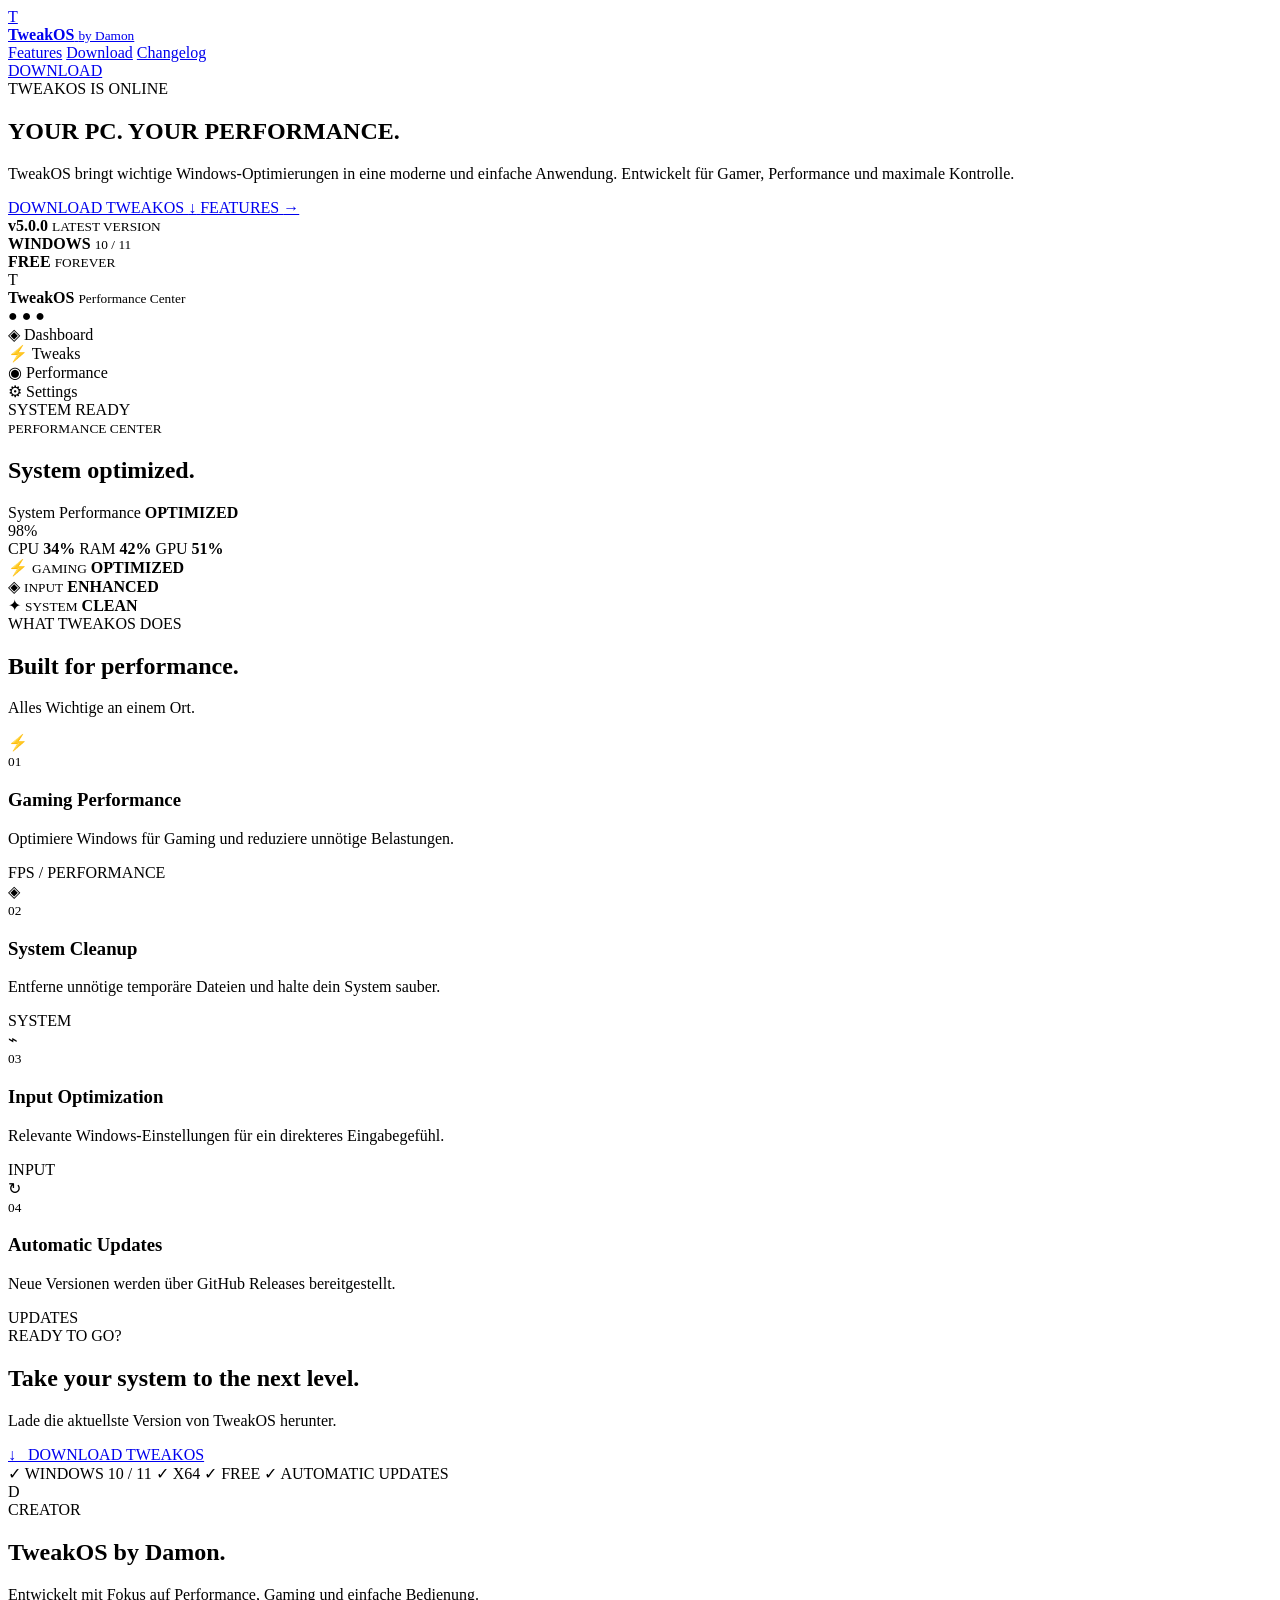
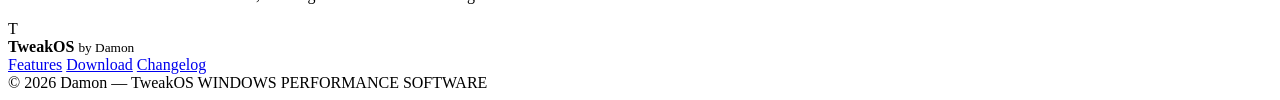
==== index.html @ 4156ef59 "Add initial index.html for TweakOS project" ====
<!DOCTYPE html>
<html lang="de">
<head>
    <meta charset="UTF-8">
    <meta name="viewport" content="width=device-width, initial-scale=1.0">

    <title>TweakOS — Performance Redefined</title>

    <meta
        name="description"
        content="TweakOS by Damon — Windows Performance & Gaming Optimization."
    >

    <link rel="stylesheet" href="styles.css">
</head>

<body>

<div class="bg"></div>
<div class="orb orb1"></div>
<div class="orb orb2"></div>

<header>
    <div class="nav">

        <a href="index.html" class="brand">
            <div class="brand-icon">T</div>

            <div>
                <b>TweakOS</b>
                <small>by Damon</small>
            </div>
        </a>

        <nav>
            <a href="#features">Features</a>
            <a href="#download">Download</a>
            <a href="changelog.html">Changelog</a>
        </nav>

        <a href="#download" class="nav-button">
            DOWNLOAD
        </a>

    </div>
</header>


<main>

<section class="hero">

    <div class="hero-left">

        <div class="badge">
            <span></span>
            TWEAKOS IS ONLINE
        </div>

        <h1>
            YOUR PC.
            <strong>YOUR PERFORMANCE.</strong>
        </h1>

        <p>
            TweakOS bringt wichtige Windows-Optimierungen
            in eine moderne und einfache Anwendung.
            Entwickelt für Gamer, Performance und maximale Kontrolle.
        </p>

        <div class="buttons">

            <a href="#download" class="button primary">
                DOWNLOAD TWEAKOS
                <span>↓</span>
            </a>

            <a href="#features" class="button secondary">
                FEATURES
                <span>→</span>
            </a>

        </div>

        <div class="stats">

            <div>
                <b id="version">v5.0.0</b>
                <small>LATEST VERSION</small>
            </div>

            <i></i>

            <div>
                <b>WINDOWS</b>
                <small>10 / 11</small>
            </div>

            <i></i>

            <div>
                <b>FREE</b>
                <small>FOREVER</small>
            </div>

        </div>

    </div>


    <div class="hero-right">

        <div class="app-card">

            <div class="app-header">

                <div class="app-logo">
                    T
                </div>

                <div>
                    <b>TweakOS</b>
                    <small>Performance Center</small>
                </div>

                <div class="dots">
                    ● ● ●
                </div>

            </div>


            <div class="app-content">

                <aside>

                    <div class="side active">
                        ◈ Dashboard
                    </div>

                    <div class="side">
                        ⚡ Tweaks
                    </div>

                    <div class="side">
                        ◉ Performance
                    </div>

                    <div class="side">
                        ⚙ Settings
                    </div>

                    <div class="system">
                        <span></span>
                        SYSTEM READY
                    </div>

                </aside>


                <div class="dashboard">

                    <small class="label">
                        PERFORMANCE CENTER
                    </small>

                    <h2>
                        System optimized.
                    </h2>

                    <div class="performance">

                        <div class="performance-top">
                            <span>System Performance</span>
                            <b>OPTIMIZED</b>
                        </div>

                        <div class="score">
                            98<span>%</span>
                        </div>

                        <div class="bar">
                            <div></div>
                        </div>

                        <div class="numbers">
                            <span>CPU <b>34%</b></span>
                            <span>RAM <b>42%</b></span>
                            <span>GPU <b>51%</b></span>
                        </div>

                    </div>


                    <div class="small-cards">

                        <div>
                            <span>⚡</span>
                            <small>GAMING</small>
                            <b>OPTIMIZED</b>
                        </div>

                        <div>
                            <span>◈</span>
                            <small>INPUT</small>
                            <b>ENHANCED</b>
                        </div>

                        <div>
                            <span>✦</span>
                            <small>SYSTEM</small>
                            <b>CLEAN</b>
                        </div>

                    </div>

                </div>

            </div>

        </div>

    </div>

</section>


<section class="features" id="features">

    <div class="section-title">

        <span>WHAT TWEAKOS DOES</span>

        <h2>
            Built for
            <strong>performance.</strong>
        </h2>

        <p>
            Alles Wichtige an einem Ort.
        </p>

    </div>


    <div class="feature-grid">

        <article>

            <div class="feature-icon">⚡</div>

            <small>01</small>

            <h3>Gaming Performance</h3>

            <p>
                Optimiere Windows für Gaming
                und reduziere unnötige Belastungen.
            </p>

            <label>FPS / PERFORMANCE</label>

        </article>


        <article>

            <div class="feature-icon">◈</div>

            <small>02</small>

            <h3>System Cleanup</h3>

            <p>
                Entferne unnötige temporäre Dateien
                und halte dein System sauber.
            </p>

            <label>SYSTEM</label>

        </article>


        <article>

            <div class="feature-icon">⌁</div>

            <small>03</small>

            <h3>Input Optimization</h3>

            <p>
                Relevante Windows-Einstellungen
                für ein direkteres Eingabegefühl.
            </p>

            <label>INPUT</label>

        </article>


        <article>

            <div class="feature-icon">↻</div>

            <small>04</small>

            <h3>Automatic Updates</h3>

            <p>
                Neue Versionen werden über GitHub
                Releases bereitgestellt.
            </p>

            <label>UPDATES</label>

        </article>

    </div>

</section>


<section class="download" id="download">

    <div class="download-inner">

        <span>READY TO GO?</span>

        <h2>
            Take your system
            <strong>to the next level.</strong>
        </h2>

        <p>
            Lade die aktuellste Version von TweakOS herunter.
        </p>

        <a
            id="downloadButton"
            href="https://github.com/lucassde87/TweakOS/releases/latest"
            class="download-button"
            target="_blank"
        >
            ↓ &nbsp; DOWNLOAD TWEAKOS
        </a>

        <div class="download-info">
            <span>✓ WINDOWS 10 / 11</span>
            <span>✓ X64</span>
            <span>✓ FREE</span>
            <span>✓ AUTOMATIC UPDATES</span>
        </div>

    </div>

</section>


<section class="creator">

    <div class="creator-icon">
        D
    </div>

    <div>
        <span>CREATOR</span>

        <h2>
            TweakOS by <strong>Damon.</strong>
        </h2>

        <p>
            Entwickelt mit Fokus auf Performance,
            Gaming und einfache Bedienung.
        </p>
    </div>

</section>

</main>


<footer>

    <div class="footer-top">

        <div class="brand">
            <div class="brand-icon">T</div>

            <div>
                <b>TweakOS</b>
                <small>by Damon</small>
            </div>
        </div>

        <div class="footer-links">
            <a href="#features">Features</a>
            <a href="#download">Download</a>
            <a href="changelog.html">Changelog</a>
        </div>

    </div>

    <div class="footer-bottom">
        <span>© 2026 Damon — TweakOS</span>
        <span>WINDOWS PERFORMANCE SOFTWARE</span>
    </div>

</footer>


<script>

const API =
"https://api.github.com/repos/lucassde87/TweakOS/releases/latest";

async function loadRelease() {

    try {

        const response = await fetch(API);

        if (!response.ok)
            throw new Error("GitHub API error");

        const release = await response.json();

        const version =
            release.tag_name || "v5.0.0";

        document.getElementById("version")
            .textContent = version;


        const asset =
            release.assets?.find(
                file =>
                file.name === "TweakOS-win-x64.zip"
            );


        if (asset) {

            const button =
                document.getElementById("downloadButton");

            button.href =
                asset.browser_download_url;

            button.target =
                "_blank";

        }

    } catch (error) {

        console.log(
            "Release konnte nicht geladen werden.",
            error
        );

    }

}

loadRelease();

</script>

</body>
</html>
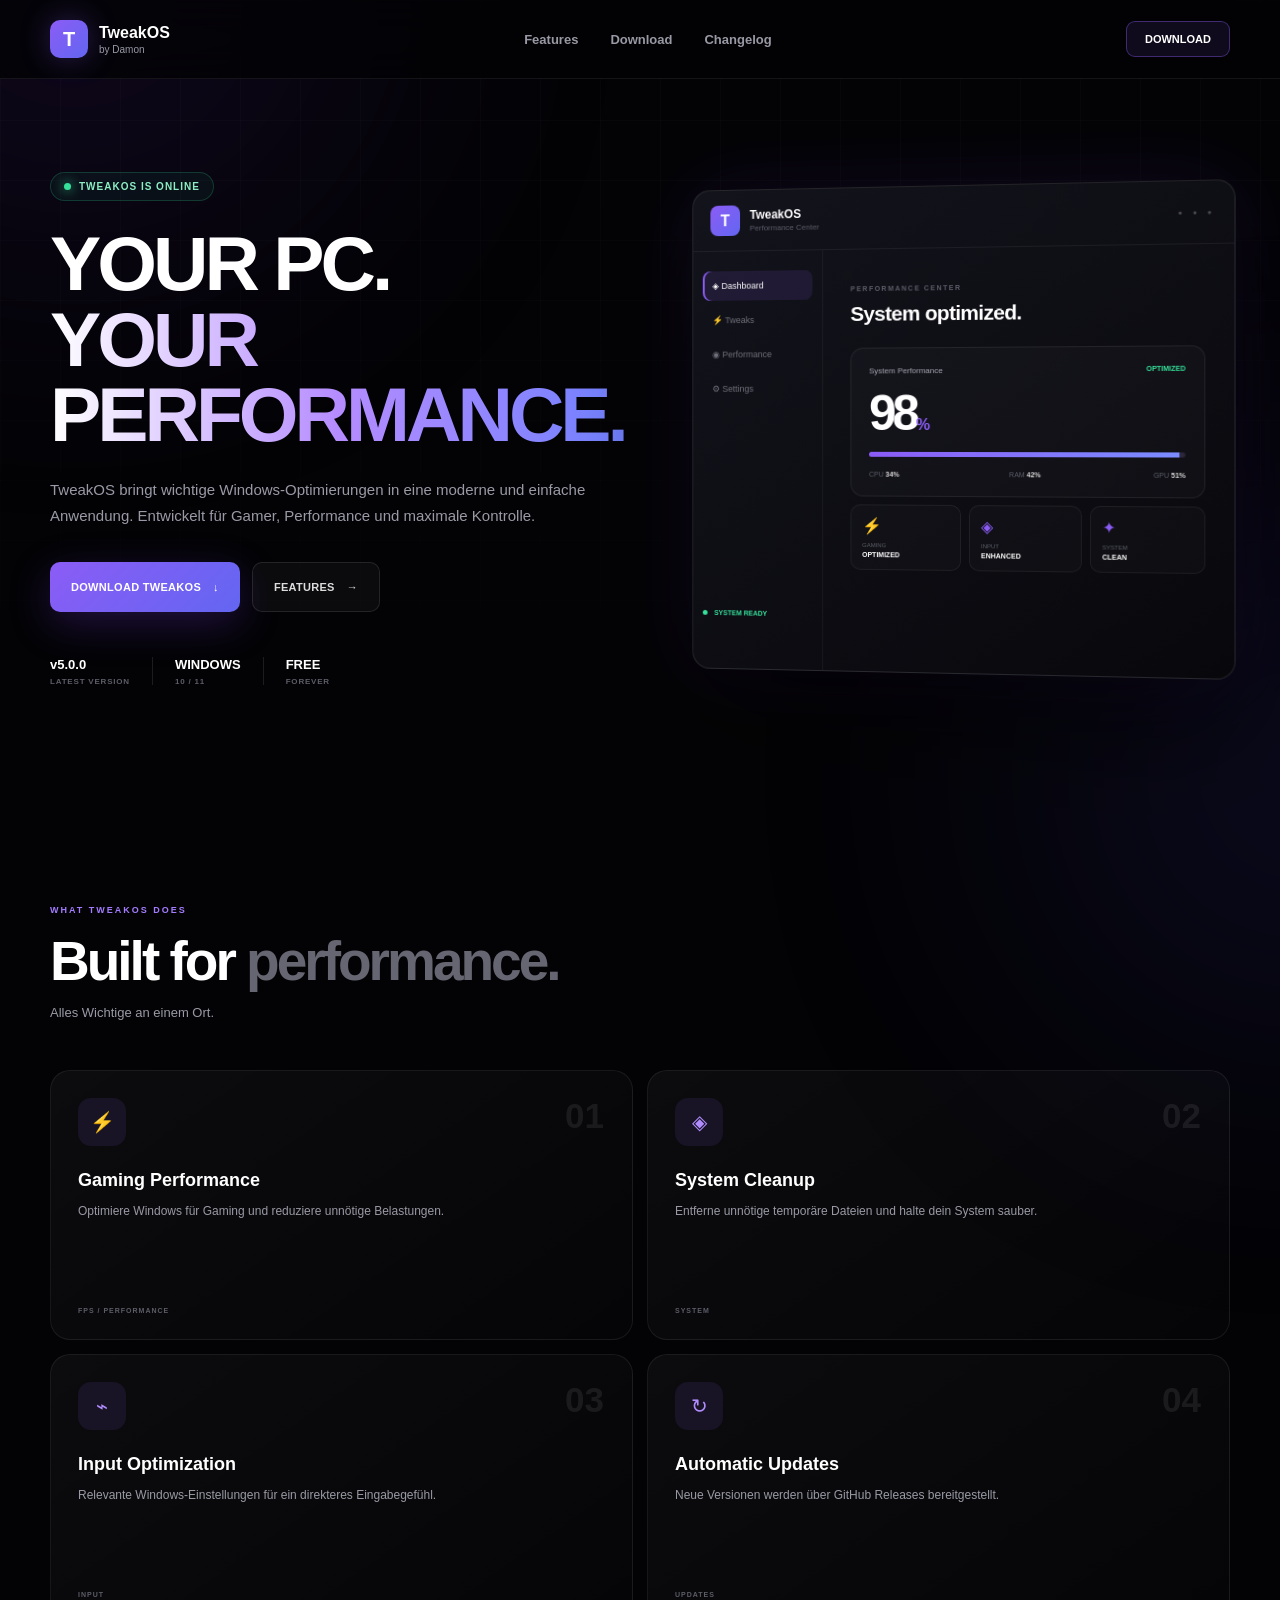
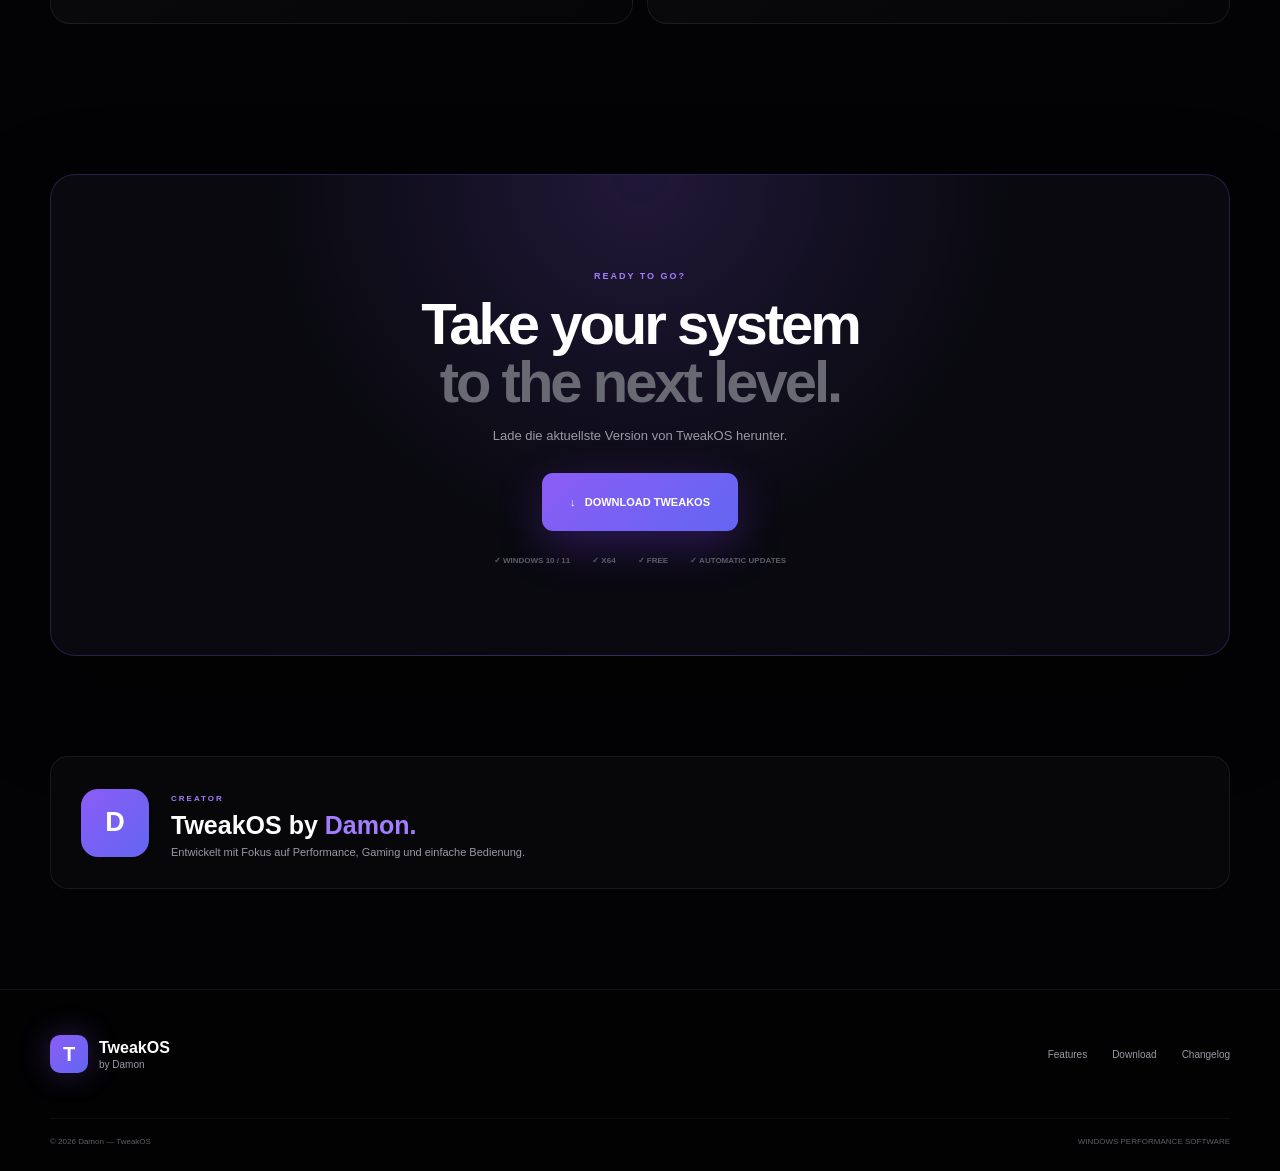
==== commit c4933ee5: "Update index.html" ====
--- a/index.html
+++ b/index.html
@@ -436,7 +436,7 @@
         const asset =
             release.assets?.find(
                 file =>
-                file.name === "TweakOS-win-x64.zip"
+                file.name === "TweakOS.exe"
             );
 
 
--- a/styles.css
+++ b/styles.css
@@ -0,0 +1,1399 @@
+* {
+    box-sizing: border-box;
+    margin: 0;
+    padding: 0;
+}
+
+:root {
+    --black: #030305;
+    --dark: #08080d;
+    --card: #0d0d14;
+
+    --purple: #8b5cf6;
+    --purple2: #6d28d9;
+    --blue: #6366f1;
+
+    --white: #ffffff;
+    --gray: #9a9aa7;
+    --gray2: #5d5d69;
+
+    --green: #36e29b;
+}
+
+html {
+    scroll-behavior: smooth;
+}
+
+body {
+    background: var(--black);
+    color: var(--white);
+
+    font-family:
+        Arial,
+        Helvetica,
+        sans-serif;
+
+    min-height: 100vh;
+    overflow-x: hidden;
+}
+
+a {
+    color: inherit;
+    text-decoration: none;
+}
+
+
+/* BACKGROUND */
+
+.bg {
+    position: fixed;
+    inset: 0;
+    z-index: -10;
+
+    background:
+        linear-gradient(
+            rgba(255,255,255,.025) 1px,
+            transparent 1px
+        ),
+        linear-gradient(
+            90deg,
+            rgba(255,255,255,.025) 1px,
+            transparent 1px
+        );
+
+    background-size: 60px 60px;
+
+    mask-image:
+        linear-gradient(
+            to bottom,
+            black,
+            transparent 90%
+        );
+}
+
+.orb {
+    position: fixed;
+
+    width: 550px;
+    height: 550px;
+
+    border-radius: 50%;
+
+    filter: blur(140px);
+
+    opacity: .12;
+
+    z-index: -5;
+
+    pointer-events: none;
+}
+
+.orb1 {
+    background: #7c3aed;
+
+    top: -300px;
+    left: -200px;
+}
+
+.orb2 {
+    background: #4f46e5;
+
+    right: -300px;
+    top: 500px;
+}
+
+
+/* NAV */
+
+header {
+    position: sticky;
+    top: 0;
+
+    z-index: 100;
+
+    background:
+        rgba(3,3,5,.82);
+
+    backdrop-filter: blur(20px);
+
+    border-bottom:
+        1px solid
+        rgba(255,255,255,.07);
+}
+
+.nav {
+    width:
+        min(1180px, calc(100% - 40px));
+
+    height: 78px;
+
+    margin: auto;
+
+    display: flex;
+
+    align-items: center;
+
+    justify-content: space-between;
+}
+
+.brand {
+    display: flex;
+    align-items: center;
+
+    gap: 11px;
+}
+
+.brand-icon {
+    width: 38px;
+    height: 38px;
+
+    display: grid;
+    place-items: center;
+
+    border-radius: 10px;
+
+    background:
+        linear-gradient(
+            135deg,
+            var(--purple),
+            var(--blue)
+        );
+
+    font-size: 20px;
+    font-weight: 900;
+
+    box-shadow:
+        0 0 30px
+        rgba(139,92,246,.3);
+}
+
+.brand b {
+    display: block;
+
+    font-size: 16px;
+}
+
+.brand small {
+    display: block;
+
+    color: var(--gray);
+
+    font-size: 10px;
+
+    margin-top: 2px;
+}
+
+nav {
+    display: flex;
+
+    gap: 32px;
+}
+
+nav a {
+    color: #9999a5;
+
+    font-size: 13px;
+    font-weight: 600;
+
+    transition: .2s;
+}
+
+nav a:hover {
+    color: white;
+}
+
+.nav-button {
+    padding:
+        11px 18px;
+
+    border:
+        1px solid
+        rgba(139,92,246,.4);
+
+    border-radius: 9px;
+
+    background:
+        rgba(139,92,246,.1);
+
+    font-size: 11px;
+    font-weight: 800;
+
+    transition: .25s;
+}
+
+.nav-button:hover {
+    background:
+        rgba(139,92,246,.22);
+
+    border-color:
+        var(--purple);
+
+    transform:
+        translateY(-2px);
+}
+
+
+/* HERO */
+
+.hero {
+    width:
+        min(1180px, calc(100% - 40px));
+
+    min-height: 700px;
+
+    margin: auto;
+
+    display: grid;
+
+    grid-template-columns:
+        1fr 1fr;
+
+    gap: 60px;
+
+    align-items: center;
+
+    padding:
+        90px 0;
+}
+
+.badge {
+    display: inline-flex;
+
+    align-items: center;
+
+    gap: 8px;
+
+    padding:
+        8px 13px;
+
+    border-radius: 100px;
+
+    border:
+        1px solid
+        rgba(54,226,155,.2);
+
+    background:
+        rgba(54,226,155,.05);
+
+    color:
+        #8cefc4;
+
+    font-size: 10px;
+
+    font-weight: 800;
+
+    letter-spacing: 1px;
+}
+
+.badge span {
+    width: 7px;
+    height: 7px;
+
+    border-radius: 50%;
+
+    background:
+        var(--green);
+
+    box-shadow:
+        0 0 12px
+        var(--green);
+}
+
+.hero h1 {
+    margin-top: 25px;
+
+    font-size:
+        clamp(50px, 6vw, 78px);
+
+    line-height: .98;
+
+    letter-spacing: -4px;
+
+    font-weight: 900;
+}
+
+.hero h1 strong {
+    display: block;
+
+    background:
+        linear-gradient(
+            90deg,
+            #ffffff,
+            #b58cff,
+            #7181ff
+        );
+
+    -webkit-background-clip: text;
+    background-clip: text;
+
+    color: transparent;
+}
+
+.hero-left > p {
+    max-width: 570px;
+
+    margin-top: 25px;
+
+    color: var(--gray);
+
+    font-size: 15px;
+
+    line-height: 1.75;
+}
+
+.buttons {
+    display: flex;
+
+    gap: 12px;
+
+    flex-wrap: wrap;
+
+    margin-top: 32px;
+}
+
+.button {
+    min-height: 50px;
+
+    padding:
+        0 21px;
+
+    display: inline-flex;
+
+    align-items: center;
+
+    justify-content: center;
+
+    gap: 12px;
+
+    border-radius: 10px;
+
+    font-size: 11px;
+
+    font-weight: 900;
+
+    letter-spacing: .3px;
+
+    transition: .25s;
+}
+
+.primary {
+    background:
+        linear-gradient(
+            135deg,
+            var(--purple),
+            var(--blue)
+        );
+
+    box-shadow:
+        0 12px 40px
+        rgba(124,58,237,.25);
+}
+
+.primary:hover {
+    transform:
+        translateY(-3px);
+
+    box-shadow:
+        0 20px 55px
+        rgba(124,58,237,.4);
+}
+
+.secondary {
+    border:
+        1px solid
+        rgba(255,255,255,.1);
+
+    background:
+        rgba(255,255,255,.035);
+
+    color: #ddd;
+}
+
+.secondary:hover {
+    background:
+        rgba(255,255,255,.07);
+
+    transform:
+        translateY(-3px);
+}
+
+.stats {
+    display: flex;
+
+    align-items: center;
+
+    gap: 22px;
+
+    margin-top: 45px;
+}
+
+.stats div {
+    display: flex;
+
+    flex-direction: column;
+
+    gap: 5px;
+}
+
+.stats b {
+    font-size: 13px;
+}
+
+.stats small {
+    color: var(--gray2);
+
+    font-size: 8px;
+
+    font-weight: 800;
+
+    letter-spacing: .8px;
+}
+
+.stats i {
+    width: 1px;
+    height: 28px;
+
+    background:
+        rgba(255,255,255,.1);
+}
+
+
+/* APP */
+
+.hero-right {
+    position: relative;
+}
+
+.app-card {
+    overflow: hidden;
+
+    border:
+        1px solid
+        rgba(255,255,255,.1);
+
+    border-radius: 18px;
+
+    background:
+        linear-gradient(
+            145deg,
+            #13131c,
+            #08080c
+        );
+
+    box-shadow:
+        0 50px 120px
+        rgba(0,0,0,.7),
+        0 0 80px
+        rgba(124,58,237,.12);
+
+    transform:
+        perspective(1000px)
+        rotateY(-5deg);
+
+    transition: .5s;
+}
+
+.app-card:hover {
+    transform:
+        perspective(1000px)
+        rotateY(0deg)
+        translateY(-5px);
+}
+
+.app-header {
+    height: 62px;
+
+    padding:
+        0 18px;
+
+    display: flex;
+
+    align-items: center;
+
+    gap: 10px;
+
+    border-bottom:
+        1px solid
+        rgba(255,255,255,.06);
+}
+
+.app-logo {
+    width: 31px;
+    height: 31px;
+
+    display: grid;
+    place-items: center;
+
+    border-radius: 8px;
+
+    background:
+        linear-gradient(
+            135deg,
+            var(--purple),
+            var(--blue)
+        );
+
+    font-weight: 900;
+}
+
+.app-header b {
+    display: block;
+
+    font-size: 12px;
+}
+
+.app-header small {
+    display: block;
+
+    color: var(--gray2);
+
+    font-size: 8px;
+
+    margin-top: 2px;
+}
+
+.dots {
+    margin-left: auto;
+
+    color:
+        rgba(255,255,255,.25);
+
+    font-size: 7px;
+
+    letter-spacing: 4px;
+}
+
+.app-content {
+    display: flex;
+
+    min-height: 425px;
+}
+
+.app-content aside {
+    width: 135px;
+
+    padding: 20px 10px;
+
+    border-right:
+        1px solid
+        rgba(255,255,255,.05);
+}
+
+.side {
+    padding:
+        10px;
+
+    border-radius: 8px;
+
+    color:
+        #70707b;
+
+    font-size: 9px;
+
+    margin-bottom: 5px;
+}
+
+.side.active {
+    color: white;
+
+    background:
+        rgba(139,92,246,.12);
+
+    box-shadow:
+        inset 2px 0
+        var(--purple);
+}
+
+.system {
+    margin-top: 210px;
+
+    color:
+        var(--green);
+
+    font-size: 7px;
+
+    font-weight: 800;
+}
+
+.system span {
+    display: inline-block;
+
+    width: 5px;
+    height: 5px;
+
+    margin-right: 5px;
+
+    border-radius: 50%;
+
+    background:
+        var(--green);
+}
+
+.dashboard {
+    flex: 1;
+
+    padding: 28px;
+}
+
+.label {
+    color:
+        var(--gray2);
+
+    font-size: 7px;
+
+    font-weight: 800;
+
+    letter-spacing: 1.5px;
+}
+
+.dashboard h2 {
+    margin-top: 7px;
+
+    font-size: 21px;
+
+    letter-spacing: -.7px;
+}
+
+.performance {
+    margin-top: 22px;
+
+    padding: 18px;
+
+    border:
+        1px solid
+        rgba(255,255,255,.07);
+
+    border-radius: 13px;
+
+    background:
+        rgba(255,255,255,.025);
+}
+
+.performance-top {
+    display: flex;
+
+    justify-content: space-between;
+
+    color: #aaaab5;
+
+    font-size: 8px;
+}
+
+.performance-top b {
+    color:
+        var(--green);
+
+    font-size: 7px;
+}
+
+.score {
+    margin-top: 9px;
+
+    font-size: 50px;
+
+    font-weight: 900;
+
+    letter-spacing: -4px;
+}
+
+.score span {
+    color:
+        var(--purple);
+
+    font-size: 16px;
+
+    letter-spacing: 0;
+}
+
+.bar {
+    height: 5px;
+
+    margin-top: 10px;
+
+    overflow: hidden;
+
+    border-radius: 100px;
+
+    background:
+        rgba(255,255,255,.07);
+}
+
+.bar div {
+    width: 98%;
+
+    height: 100%;
+
+    background:
+        linear-gradient(
+            90deg,
+            var(--purple),
+            #7b8cff
+        );
+
+    box-shadow:
+        0 0 12px
+        var(--purple);
+}
+
+.numbers {
+    display: flex;
+
+    justify-content: space-between;
+
+    margin-top: 14px;
+
+    color:
+        var(--gray2);
+
+    font-size: 7px;
+}
+
+.numbers b {
+    color: #ddd;
+}
+
+.small-cards {
+    display: grid;
+
+    grid-template-columns:
+        repeat(3,1fr);
+
+    gap: 8px;
+
+    margin-top: 8px;
+}
+
+.small-cards > div {
+    padding: 11px;
+
+    border:
+        1px solid
+        rgba(255,255,255,.06);
+
+    border-radius: 10px;
+
+    background:
+        rgba(255,255,255,.02);
+}
+
+.small-cards span {
+    display: block;
+
+    color:
+        var(--purple);
+
+    margin-bottom: 7px;
+}
+
+.small-cards small {
+    display: block;
+
+    color:
+        var(--gray2);
+
+    font-size: 6px;
+}
+
+.small-cards b {
+    display: block;
+
+    margin-top: 3px;
+
+    font-size: 7px;
+}
+
+
+/* FEATURES */
+
+.features {
+    width:
+        min(1180px, calc(100% - 40px));
+
+    margin: auto;
+
+    padding:
+        120px 0;
+}
+
+.section-title > span {
+    color:
+        #a47cff;
+
+    font-size: 9px;
+
+    font-weight: 900;
+
+    letter-spacing: 2px;
+}
+
+.section-title h2 {
+    margin-top: 12px;
+
+    font-size:
+        clamp(38px, 5vw, 55px);
+
+    letter-spacing: -3px;
+}
+
+.section-title h2 strong {
+    color:
+        #666672;
+}
+
+.section-title p {
+    margin-top: 12px;
+
+    color:
+        var(--gray);
+
+    font-size: 13px;
+}
+
+.feature-grid {
+    display: grid;
+
+    grid-template-columns:
+        repeat(2,1fr);
+
+    gap: 14px;
+
+    margin-top: 50px;
+}
+
+.feature-grid article {
+    position: relative;
+
+    min-height: 270px;
+
+    padding: 27px;
+
+    overflow: hidden;
+
+    border:
+        1px solid
+        rgba(255,255,255,.07);
+
+    border-radius: 20px;
+
+    background:
+        linear-gradient(
+            145deg,
+            rgba(255,255,255,.04),
+            rgba(255,255,255,.012)
+        );
+
+    transition: .3s;
+}
+
+.feature-grid article:hover {
+    transform:
+        translateY(-6px);
+
+    border-color:
+        rgba(139,92,246,.35);
+
+    box-shadow:
+        0 25px 70px
+        rgba(0,0,0,.35);
+}
+
+.feature-icon {
+    width: 48px;
+    height: 48px;
+
+    display: grid;
+    place-items: center;
+
+    border-radius: 13px;
+
+    background:
+        rgba(139,92,246,.1);
+
+    color:
+        #b18cff;
+
+    font-size: 20px;
+}
+
+.feature-grid article > small {
+    position: absolute;
+
+    top: 25px;
+    right: 28px;
+
+    color:
+        rgba(255,255,255,.08);
+
+    font-size: 35px;
+
+    font-weight: 900;
+}
+
+.feature-grid h3 {
+    margin-top: 24px;
+
+    font-size: 18px;
+}
+
+.feature-grid p {
+    max-width: 450px;
+
+    margin-top: 10px;
+
+    color:
+        var(--gray);
+
+    font-size: 12px;
+
+    line-height: 1.7;
+}
+
+.feature-grid label {
+    position: absolute;
+
+    left: 27px;
+    bottom: 25px;
+
+    color:
+        var(--gray2);
+
+    font-size: 7px;
+
+    font-weight: 900;
+
+    letter-spacing: 1px;
+}
+
+
+/* DOWNLOAD */
+
+.download {
+    width:
+        min(1180px, calc(100% - 40px));
+
+    margin:
+        30px auto 100px;
+
+    padding:
+        90px 30px;
+
+    text-align: center;
+
+    border:
+        1px solid
+        rgba(139,92,246,.25);
+
+    border-radius: 25px;
+
+    background:
+        radial-gradient(
+            circle at 50% 0%,
+            rgba(139,92,246,.18),
+            transparent 50%
+        ),
+        #09090f;
+
+    box-shadow:
+        0 40px 100px
+        rgba(0,0,0,.4);
+}
+
+.download-inner > span {
+    color:
+        #a47cff;
+
+    font-size: 9px;
+
+    font-weight: 900;
+
+    letter-spacing: 2px;
+}
+
+.download h2 {
+    max-width: 700px;
+
+    margin:
+        12px auto 0;
+
+    font-size:
+        clamp(38px,5vw,58px);
+
+    line-height: 1;
+
+    letter-spacing: -3px;
+}
+
+.download h2 strong {
+    display: block;
+
+    color:
+        #696974;
+}
+
+.download p {
+    margin-top: 17px;
+
+    color:
+        var(--gray);
+
+    font-size: 13px;
+}
+
+.download-button {
+    display: inline-flex;
+
+    align-items: center;
+
+    justify-content: center;
+
+    margin-top: 30px;
+
+    min-height: 58px;
+
+    padding:
+        0 28px;
+
+    border-radius: 11px;
+
+    background:
+        linear-gradient(
+            135deg,
+            var(--purple),
+            var(--blue)
+        );
+
+    font-size: 11px;
+
+    font-weight: 900;
+
+    box-shadow:
+        0 15px 45px
+        rgba(124,58,237,.3);
+
+    transition: .25s;
+}
+
+.download-button:hover {
+    transform:
+        translateY(-3px);
+
+    box-shadow:
+        0 22px 60px
+        rgba(124,58,237,.45);
+}
+
+.download-info {
+    display: flex;
+
+    justify-content: center;
+
+    flex-wrap: wrap;
+
+    gap: 22px;
+
+    margin-top: 25px;
+
+    color:
+        var(--gray2);
+
+    font-size: 8px;
+
+    font-weight: 800;
+}
+
+
+/* CREATOR */
+
+.creator {
+    width:
+        min(1180px, calc(100% - 40px));
+
+    margin:
+        0 auto 100px;
+
+    padding: 30px;
+
+    display: flex;
+
+    align-items: center;
+
+    gap: 22px;
+
+    border:
+        1px solid
+        rgba(255,255,255,.07);
+
+    border-radius: 18px;
+
+    background:
+        rgba(255,255,255,.02);
+}
+
+.creator-icon {
+    width: 68px;
+    height: 68px;
+
+    display: grid;
+    place-items: center;
+
+    flex-shrink: 0;
+
+    border-radius: 17px;
+
+    background:
+        linear-gradient(
+            135deg,
+            var(--purple),
+            var(--blue)
+        );
+
+    font-size: 27px;
+
+    font-weight: 900;
+}
+
+.creator span {
+    color:
+        #a47cff;
+
+    font-size: 8px;
+
+    font-weight: 900;
+
+    letter-spacing: 2px;
+}
+
+.creator h2 {
+    margin-top: 6px;
+
+    font-size: 25px;
+}
+
+.creator h2 strong {
+    color:
+        #a47cff;
+}
+
+.creator p {
+    margin-top: 6px;
+
+    color:
+        var(--gray);
+
+    font-size: 11px;
+}
+
+
+/* FOOTER */
+
+footer {
+    border-top:
+        1px solid
+        rgba(255,255,255,.06);
+
+    background:
+        #020203;
+}
+
+.footer-top {
+    width:
+        min(1180px, calc(100% - 40px));
+
+    margin: auto;
+
+    padding:
+        45px 0;
+
+    display: flex;
+
+    justify-content: space-between;
+
+    align-items: center;
+}
+
+.footer-links {
+    display: flex;
+
+    gap: 25px;
+}
+
+.footer-links a {
+    color:
+        var(--gray);
+
+    font-size: 10px;
+}
+
+.footer-links a:hover {
+    color: white;
+}
+
+.footer-bottom {
+    width:
+        min(1180px, calc(100% - 40px));
+
+    margin: auto;
+
+    padding:
+        18px 0 25px;
+
+    display: flex;
+
+    justify-content: space-between;
+
+    color:
+        var(--gray2);
+
+    font-size: 8px;
+
+    border-top:
+        1px solid
+        rgba(255,255,255,.05);
+}
+
+
+/* MOBILE */
+
+@media(max-width:900px) {
+
+    nav {
+        display: none;
+    }
+
+    .hero {
+        grid-template-columns: 1fr;
+
+        padding-top: 65px;
+    }
+
+    .hero-left {
+        text-align: center;
+    }
+
+    .badge {
+        margin: auto;
+    }
+
+    .hero-left > p {
+        margin-left: auto;
+        margin-right: auto;
+    }
+
+    .buttons {
+        justify-content: center;
+    }
+
+    .stats {
+        justify-content: center;
+    }
+
+    .hero-right {
+        max-width: 700px;
+
+        width: 100%;
+
+        margin: auto;
+    }
+
+    .app-card {
+        transform: none;
+    }
+}
+
+
+@media(max-width:650px) {
+
+    .nav {
+        width:
+            calc(100% - 28px);
+    }
+
+    .nav-button {
+        display: none;
+    }
+
+    .hero,
+    .features,
+    .download,
+    .creator {
+        width:
+            calc(100% - 28px);
+    }
+
+    .hero h1 {
+        font-size: 46px;
+
+        letter-spacing: -3px;
+    }
+
+    .stats {
+        gap: 13px;
+    }
+
+    .stats i {
+        display: none;
+    }
+
+    .app-content aside {
+        display: none;
+    }
+
+    .dashboard {
+        width: 100%;
+    }
+
+    .small-cards {
+        grid-template-columns: 1fr;
+    }
+
+    .feature-grid {
+        grid-template-columns: 1fr;
+    }
+
+    .download {
+        padding:
+            70px 20px;
+    }
+
+    .creator {
+        align-items: flex-start;
+    }
+
+    .footer-top,
+    .footer-bottom {
+        width:
+            calc(100% - 28px);
+    }
+
+    .footer-top {
+        flex-direction: column;
+
+        align-items: flex-start;
+    }
+
+    .footer-bottom {
+        flex-direction: column;
+
+        gap: 8px;
+    }
+}
+
+
+@media(max-width:430px) {
+
+    .hero h1 {
+        font-size: 39px;
+    }
+
+    .buttons {
+        flex-direction: column;
+    }
+
+    .button {
+        width: 100%;
+    }
+
+    .download-button {
+        width: 100%;
+    }
+}
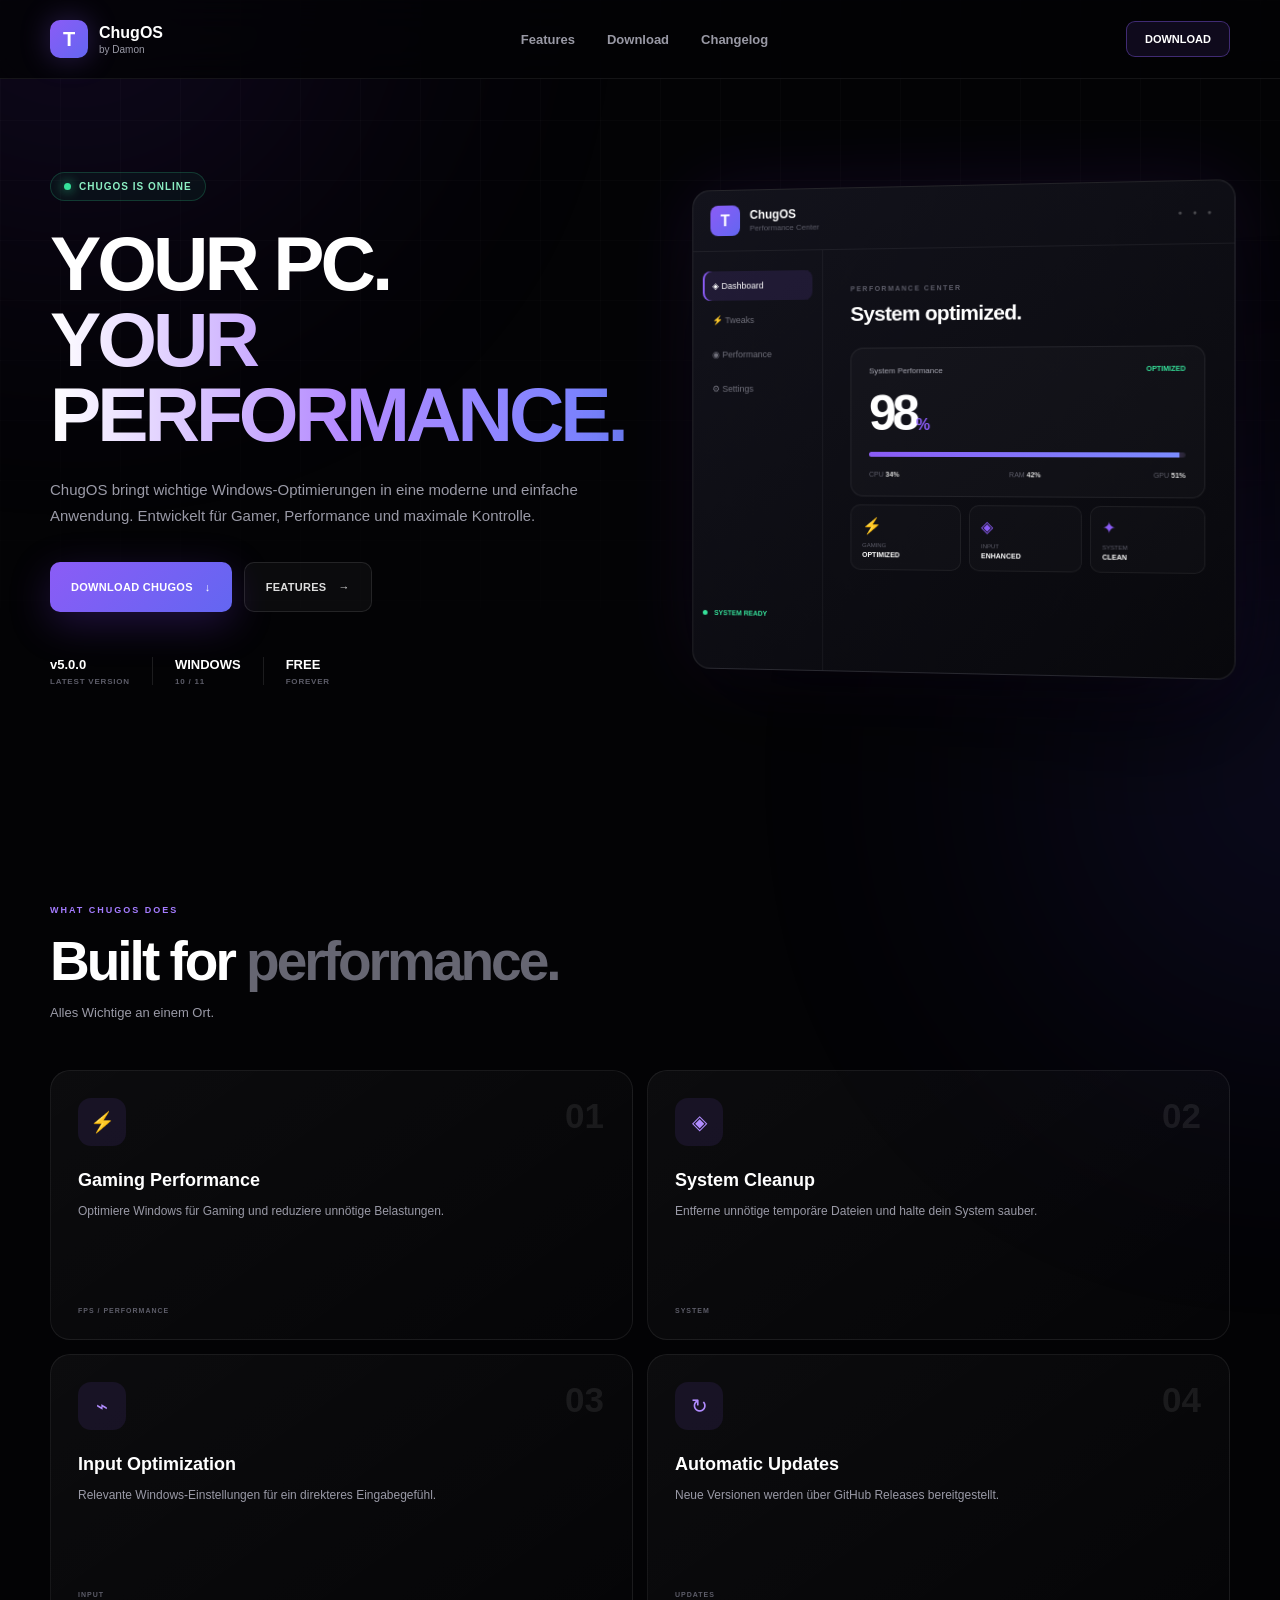
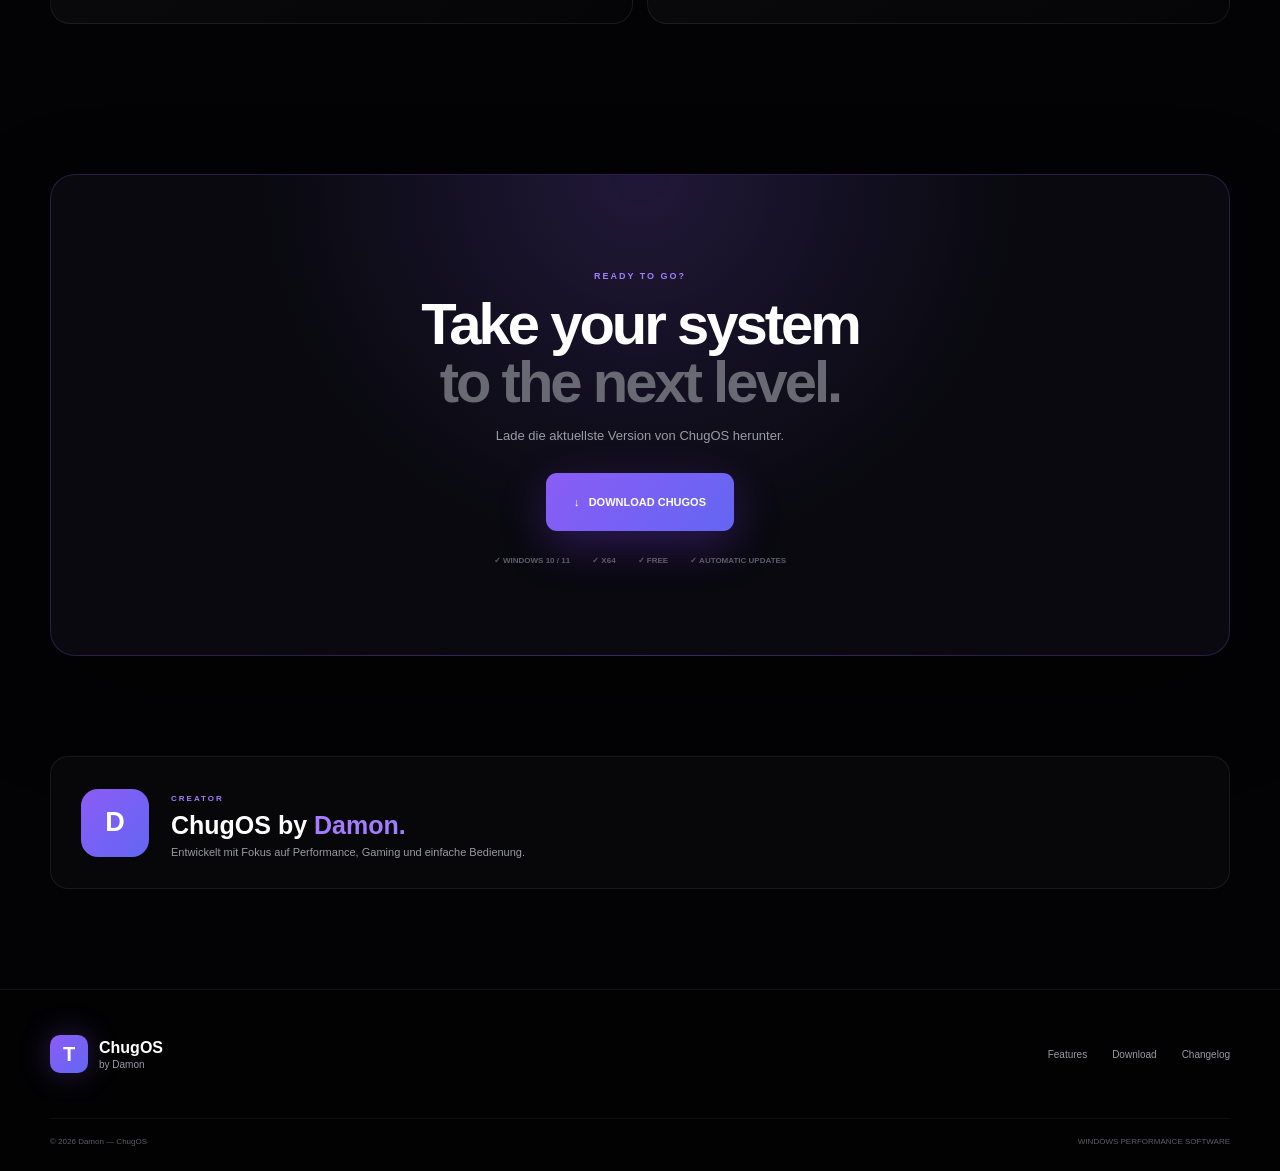
==== commit 44b36648: "Update index.html" ====
--- a/index.html
+++ b/index.html
@@ -4,11 +4,11 @@
     <meta charset="UTF-8">
     <meta name="viewport" content="width=device-width, initial-scale=1.0">
 
-    <title>TweakOS — Performance Redefined</title>
+    <title>ChugOS — Performance Redefined</title>
 
     <meta
         name="description"
-        content="TweakOS by Damon — Windows Performance & Gaming Optimization."
+        content="ChugOS by Damon — Windows Performance & Gaming Optimization."
     >
 
     <link rel="stylesheet" href="styles.css">
@@ -27,7 +27,7 @@
             <div class="brand-icon">T</div>
 
             <div>
-                <b>TweakOS</b>
+                <b>ChugOS</b>
                 <small>by Damon</small>
             </div>
         </a>
@@ -54,7 +54,7 @@
 
         <div class="badge">
             <span></span>
-            TWEAKOS IS ONLINE
+            CHUGOS IS ONLINE
         </div>
 
         <h1>
@@ -63,7 +63,7 @@
         </h1>
 
         <p>
-            TweakOS bringt wichtige Windows-Optimierungen
+            ChugOS bringt wichtige Windows-Optimierungen
             in eine moderne und einfache Anwendung.
             Entwickelt für Gamer, Performance und maximale Kontrolle.
         </p>
@@ -71,7 +71,7 @@
         <div class="buttons">
 
             <a href="#download" class="button primary">
-                DOWNLOAD TWEAKOS
+                DOWNLOAD CHUGOS
                 <span>↓</span>
             </a>
 
@@ -119,7 +119,7 @@
                 </div>
 
                 <div>
-                    <b>TweakOS</b>
+                    <b>ChugOS</b>
                     <small>Performance Center</small>
                 </div>
 
@@ -229,7 +229,7 @@
 
     <div class="section-title">
 
-        <span>WHAT TWEAKOS DOES</span>
+        <span>WHAT CHUGOS DOES</span>
 
         <h2>
             Built for
@@ -333,16 +333,16 @@
         </h2>
 
         <p>
-            Lade die aktuellste Version von TweakOS herunter.
+            Lade die aktuellste Version von ChugOS herunter.
         </p>
 
         <a
             id="downloadButton"
-            href="https://github.com/lucassde87/TweakOS/releases/latest"
+            href="https://github.com/lucassde87/ChugOS/releases/latest"
             class="download-button"
             target="_blank"
         >
-            ↓ &nbsp; DOWNLOAD TWEAKOS
+            ↓ &nbsp; DOWNLOAD CHUGOS
         </a>
 
         <div class="download-info">
@@ -367,7 +367,7 @@
         <span>CREATOR</span>
 
         <h2>
-            TweakOS by <strong>Damon.</strong>
+            ChugOS by <strong>Damon.</strong>
         </h2>
 
         <p>
@@ -389,7 +389,7 @@
             <div class="brand-icon">T</div>
 
             <div>
-                <b>TweakOS</b>
+                <b>ChugOS</b>
                 <small>by Damon</small>
             </div>
         </div>
@@ -403,7 +403,7 @@
     </div>
 
     <div class="footer-bottom">
-        <span>© 2026 Damon — TweakOS</span>
+        <span>© 2026 Damon — ChugOS</span>
         <span>WINDOWS PERFORMANCE SOFTWARE</span>
     </div>
 
@@ -413,7 +413,7 @@
 <script>
 
 const API =
-"https://api.github.com/repos/lucassde87/TweakOS/releases/latest";
+"https://api.github.com/repos/lucassde87/ChugOS/releases/latest";
 
 async function loadRelease() {
 
@@ -436,7 +436,7 @@
         const asset =
             release.assets?.find(
                 file =>
-                file.name === "TweakOS.exe"
+                file.name === "ChugOS.exe"
             );
 
 
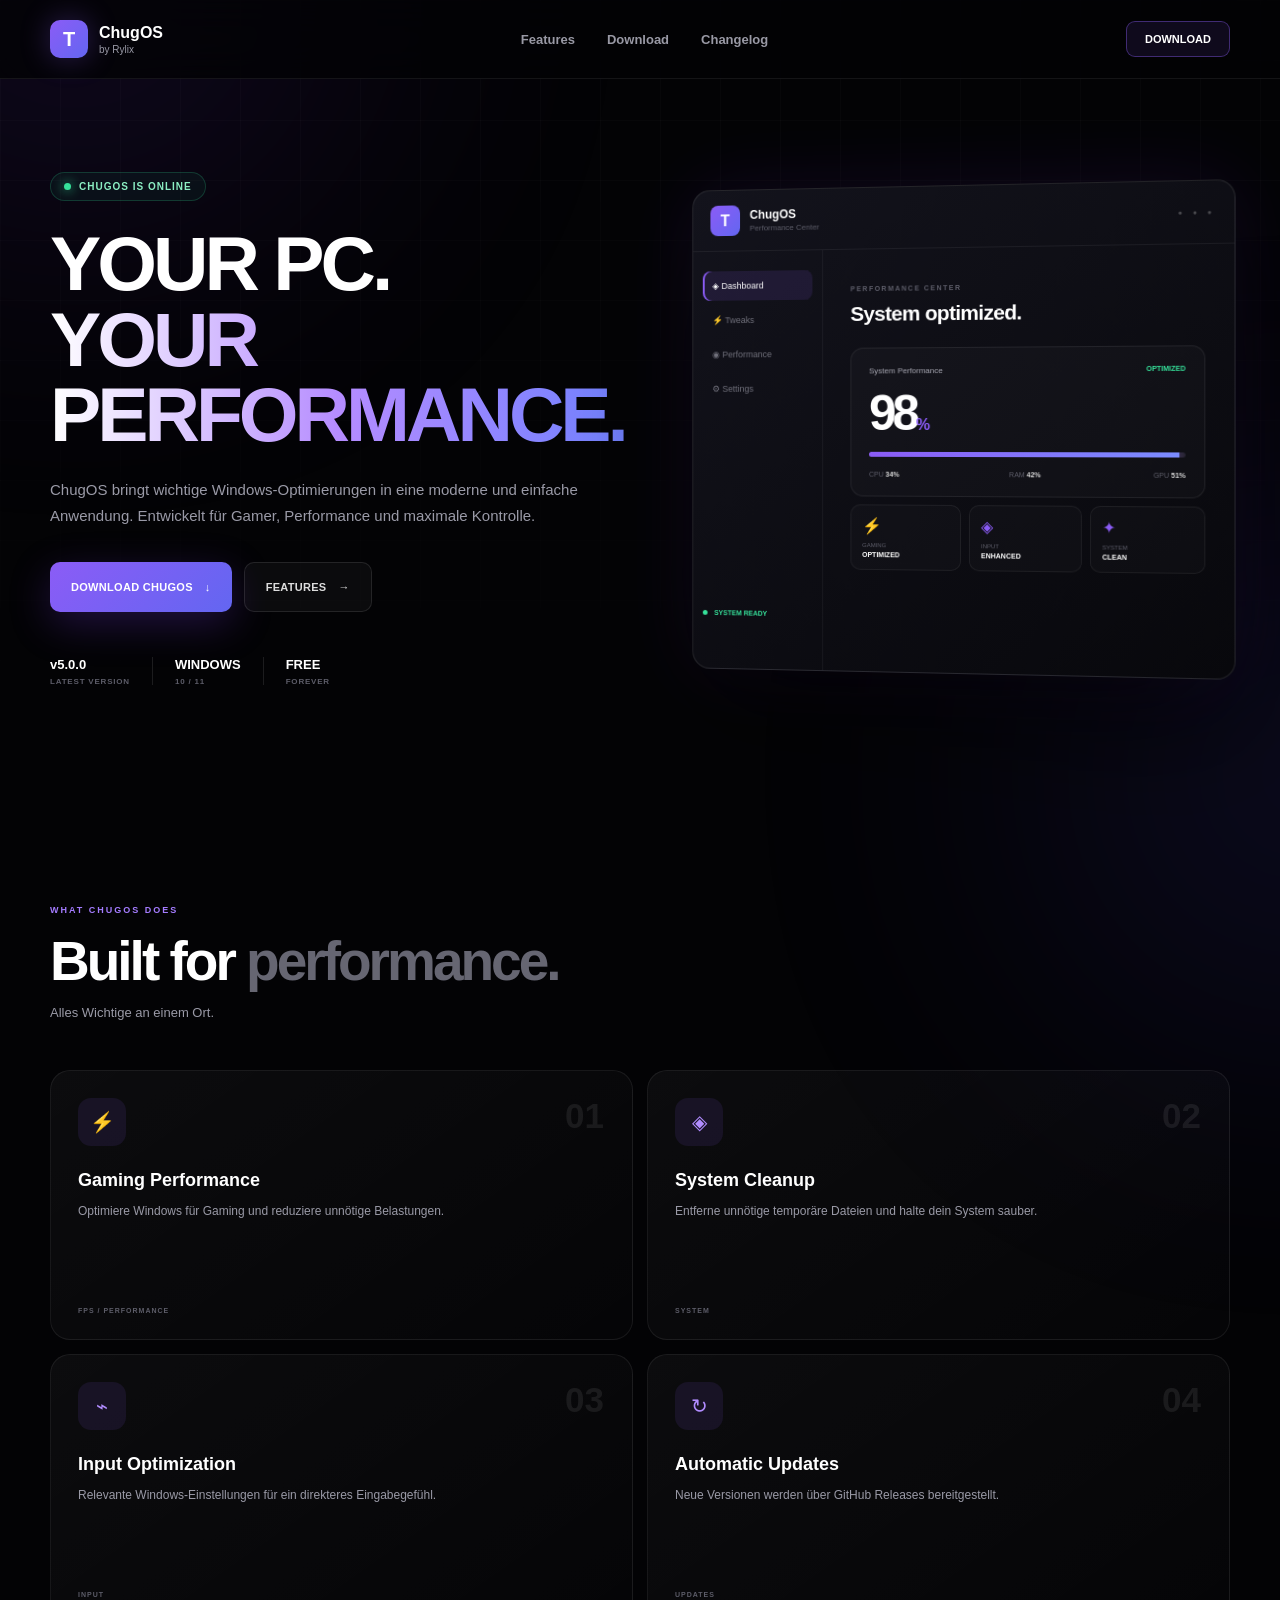
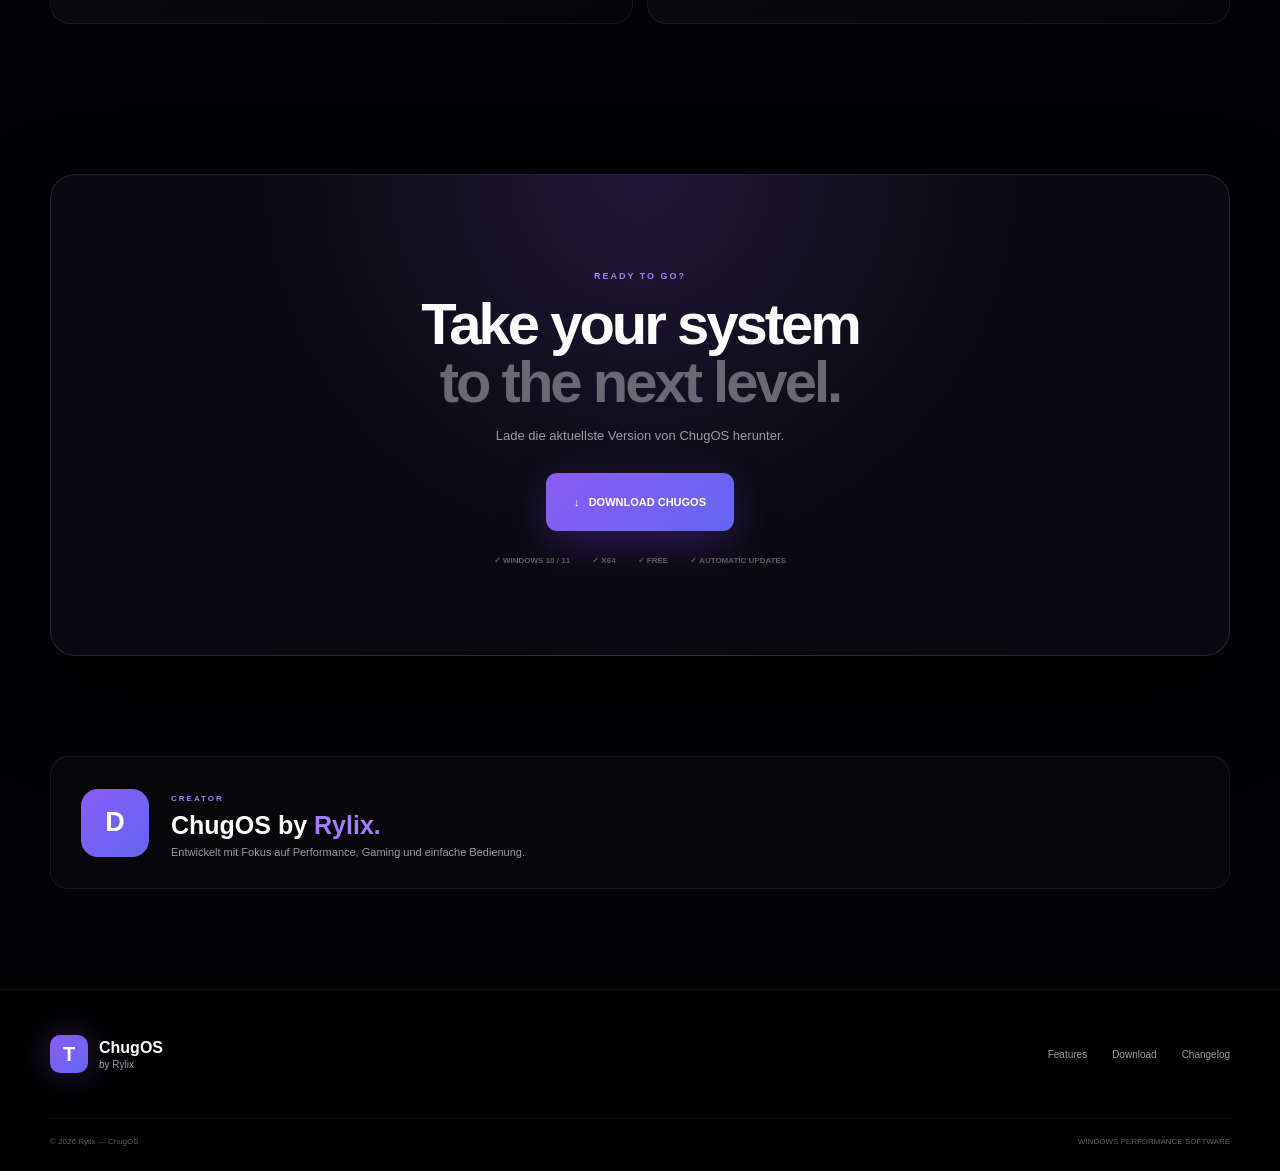
==== commit 1df74601: "Update index.html" ====
--- a/index.html
+++ b/index.html
@@ -8,7 +8,7 @@
 
     <meta
         name="description"
-        content="ChugOS by Damon — Windows Performance & Gaming Optimization."
+        content="ChugOS by Rylix — Windows Performance & Gaming Optimization."
     >
 
     <link rel="stylesheet" href="styles.css">
@@ -28,14 +28,14 @@
 
             <div>
                 <b>ChugOS</b>
-                <small>by Damon</small>
+                <small>by Rylix</small>
             </div>
         </a>
 
         <nav>
             <a href="#features">Features</a>
             <a href="#download">Download</a>
-            <a href="changelog.html">Changelog</a>
+            <a href="https://lucassde87.github.io/TweakOS/changelog.html">Changelog</a>
         </nav>
 
         <a href="#download" class="nav-button">
@@ -338,7 +338,7 @@
 
         <a
             id="downloadButton"
-            href="https://github.com/lucassde87/ChugOS/releases/latest"
+            "https://api.github.com/repos/lucassde87/TweakOS/releases/latest";
             class="download-button"
             target="_blank"
         >
@@ -367,7 +367,7 @@
         <span>CREATOR</span>
 
         <h2>
-            ChugOS by <strong>Damon.</strong>
+            ChugOS by <strong>Rylix.</strong>
         </h2>
 
         <p>
@@ -390,20 +390,20 @@
 
             <div>
                 <b>ChugOS</b>
-                <small>by Damon</small>
+                <small>by Rylix</small>
             </div>
         </div>
 
         <div class="footer-links">
             <a href="#features">Features</a>
             <a href="#download">Download</a>
-            <a href="changelog.html">Changelog</a>
+            <a href="https://lucassde87.github.io/TweakOS/changelog.html">Changelog</a>
         </div>
 
     </div>
 
     <div class="footer-bottom">
-        <span>© 2026 Damon — ChugOS</span>
+        <span>© 2026 Rylix — ChugOS</span>
         <span>WINDOWS PERFORMANCE SOFTWARE</span>
     </div>
 
@@ -413,7 +413,7 @@
 <script>
 
 const API =
-"https://api.github.com/repos/lucassde87/ChugOS/releases/latest";
+"https://api.github.com/repos/lucassde87/TweakOS/releases/latest";
 
 async function loadRelease() {
 
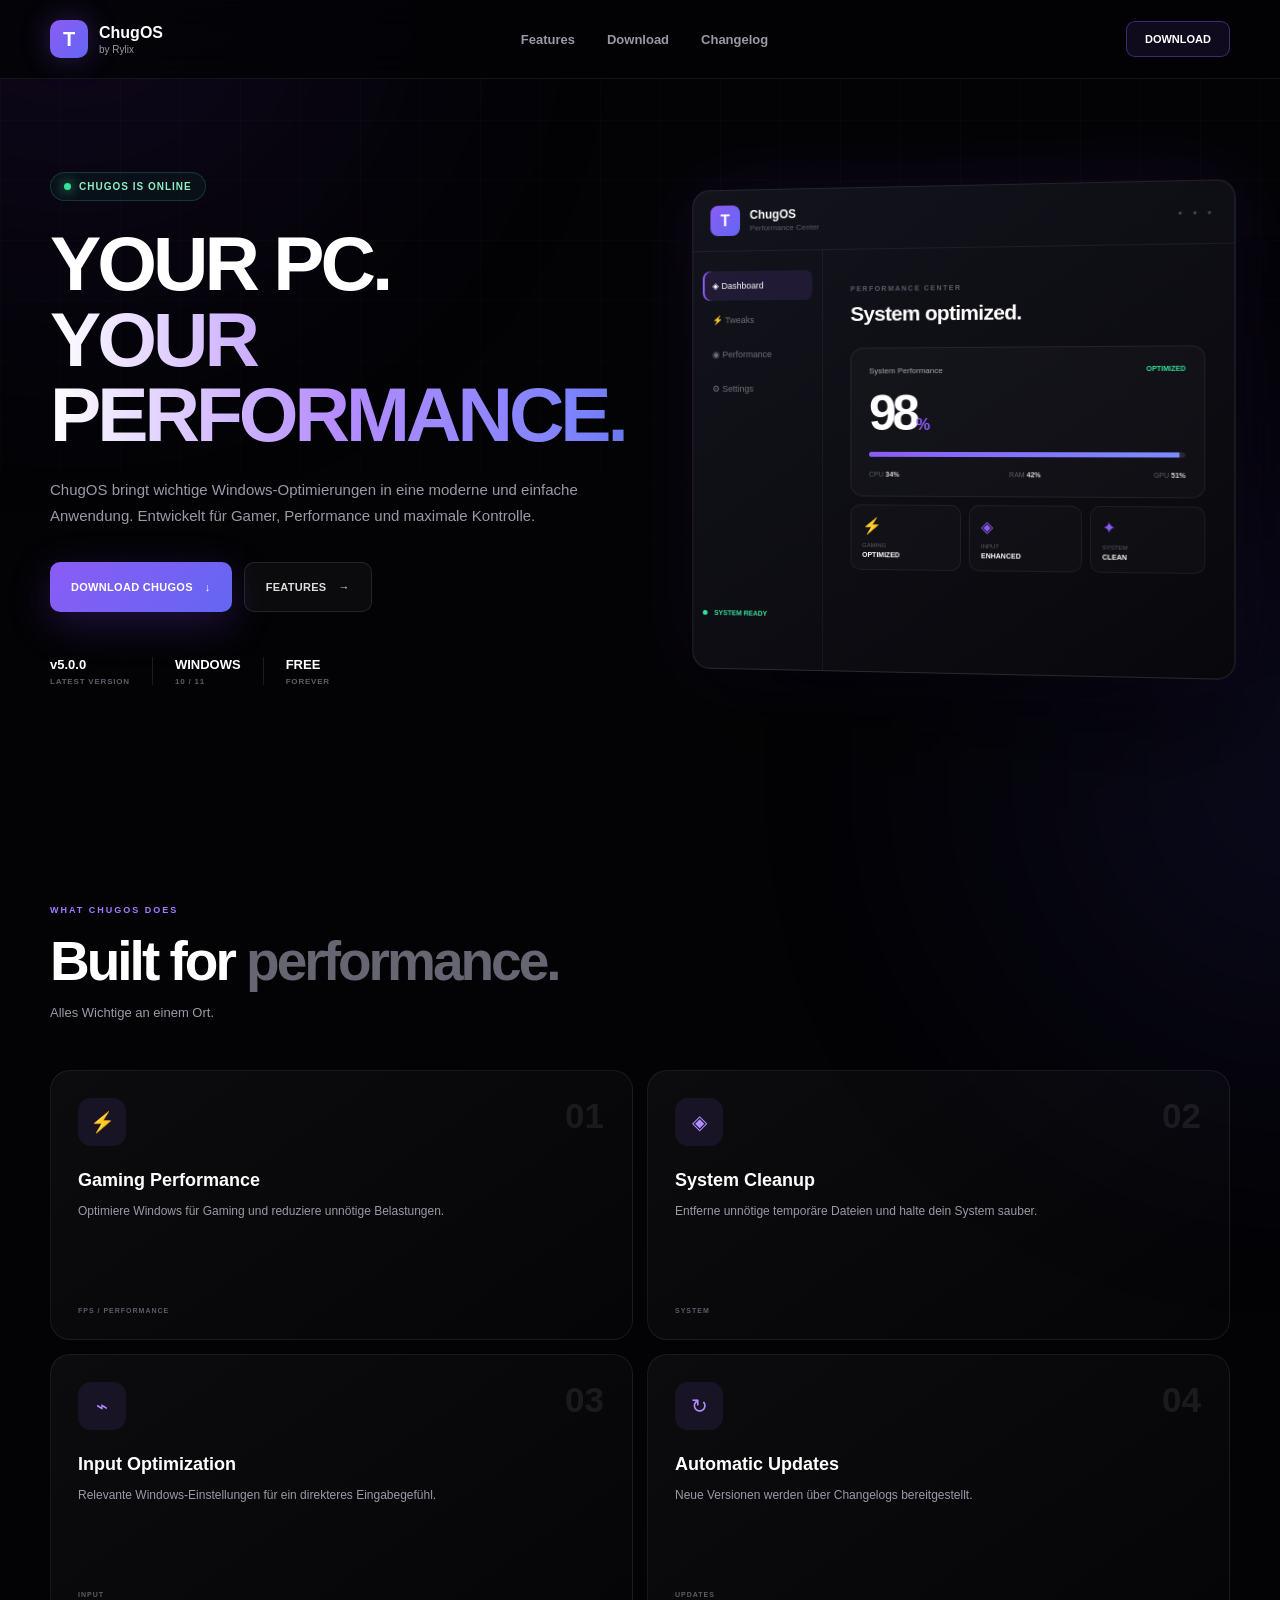
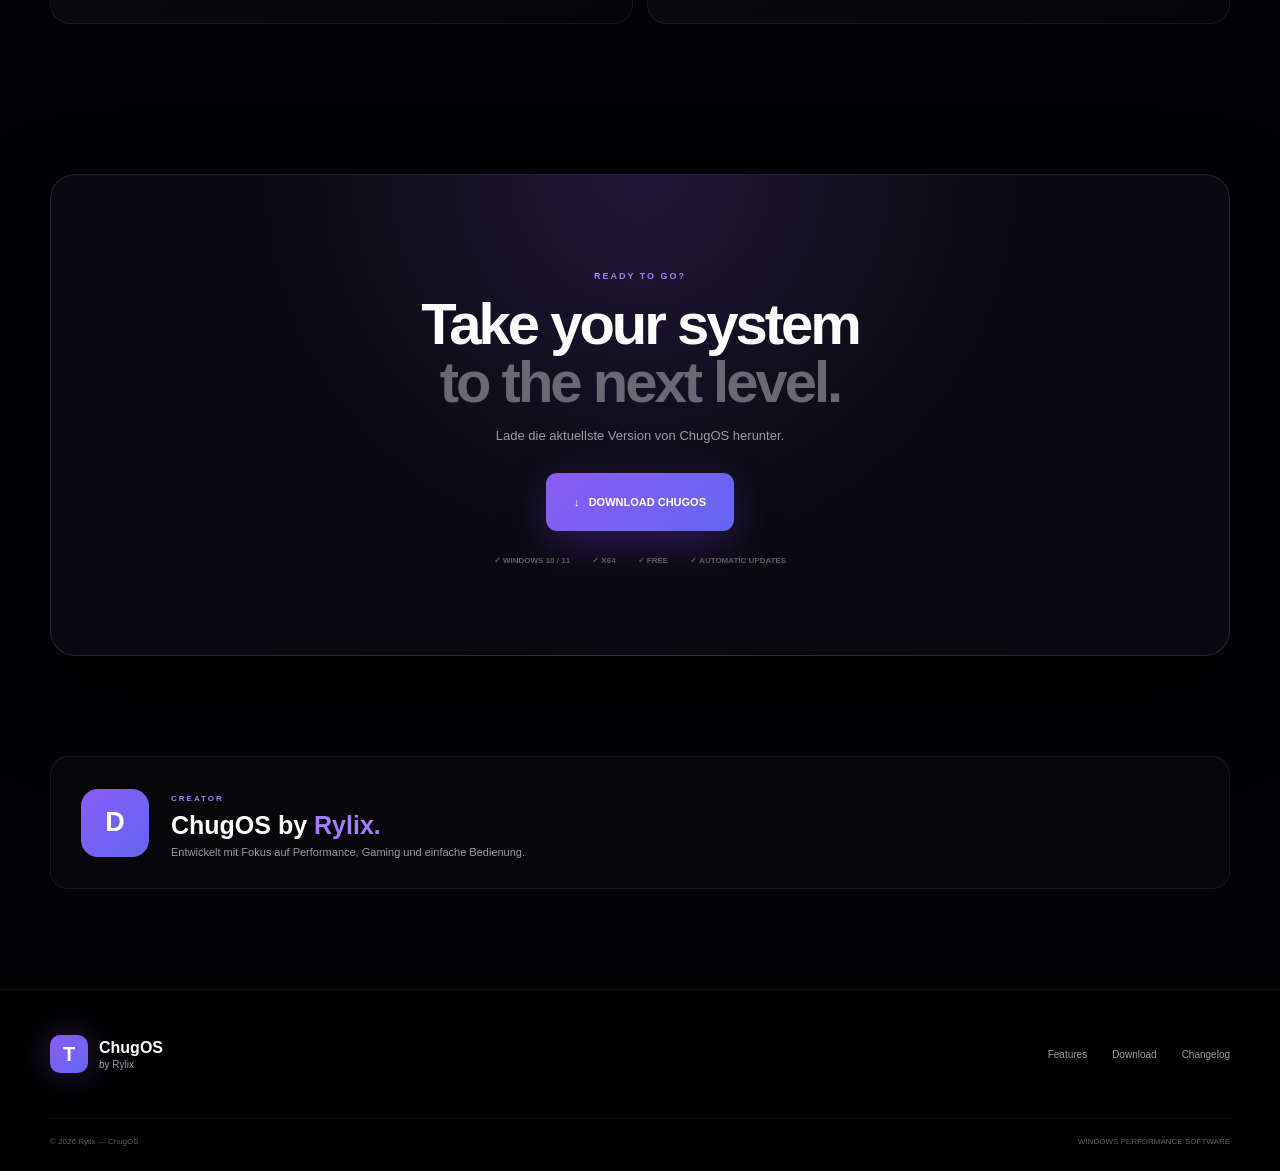
==== commit b2db409b: "Update index.html" ====
--- a/index.html
+++ b/index.html
@@ -308,8 +308,8 @@
             <h3>Automatic Updates</h3>
 
             <p>
-                Neue Versionen werden über GitHub
-                Releases bereitgestellt.
+                Neue Versionen werden über Changelogs
+                bereitgestellt.
             </p>
 
             <label>UPDATES</label>
